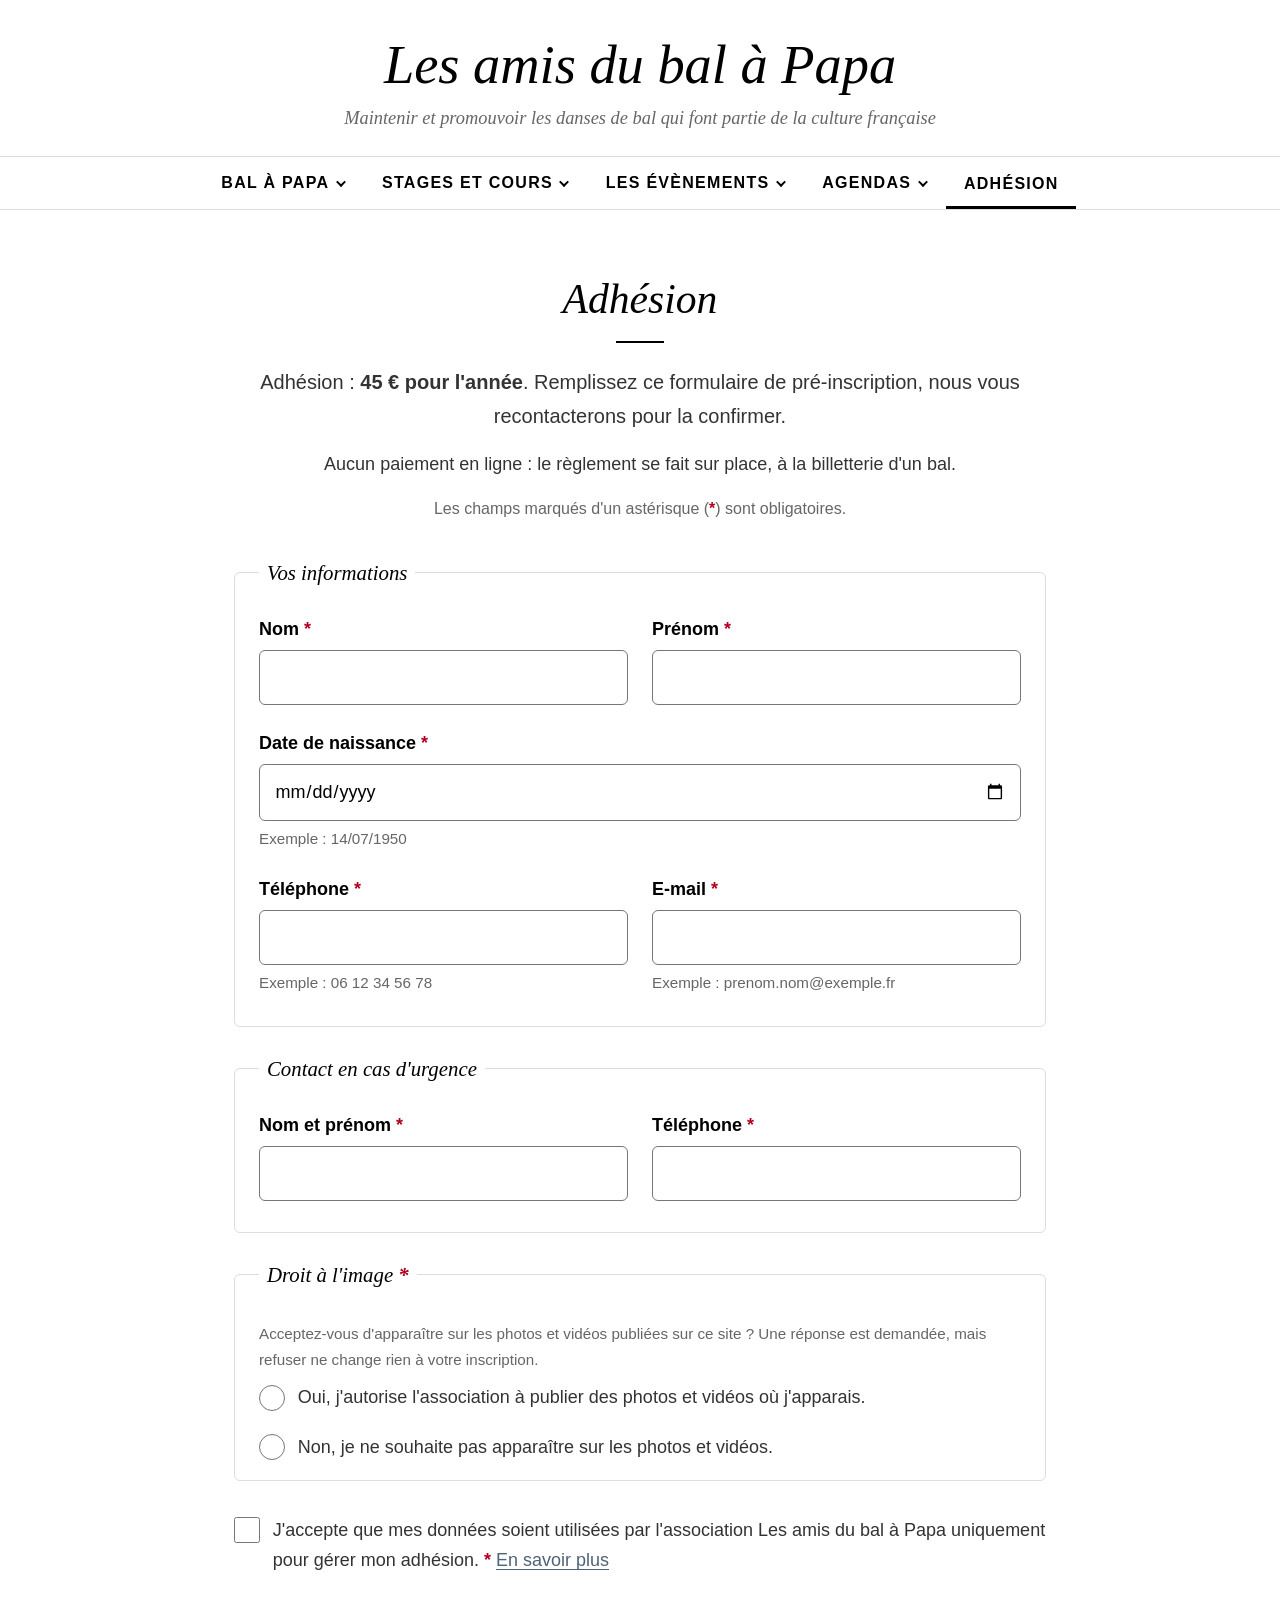
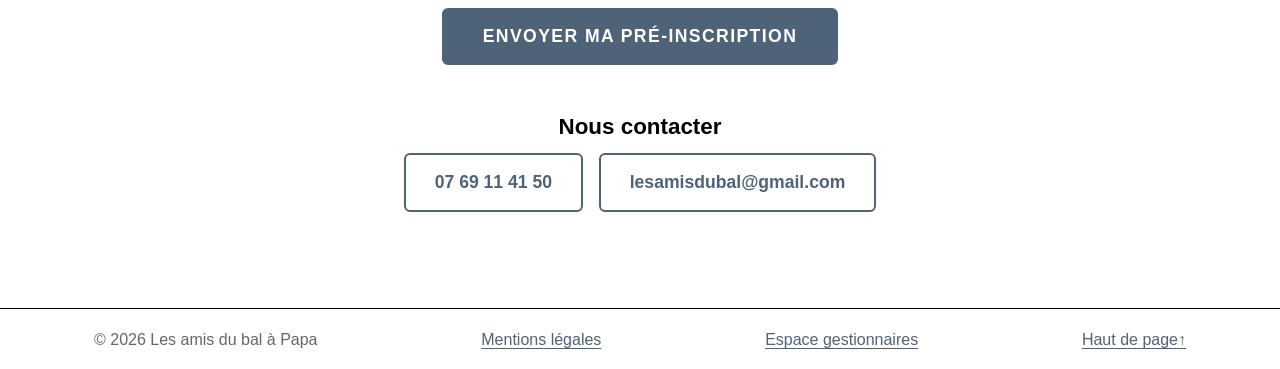
==== adhesion.html @ 81c13cfc "MAJ 2" ====
<!DOCTYPE html>
<html lang="fr">
<head>
  <meta charset="UTF-8">
  <meta name="viewport" content="width=device-width, initial-scale=1">
  <title>Adhésion – Les amis du bal à Papa</title>
  <meta name="description" content="Adhérer aux Amis du bal à Papa : formulaire de pré-inscription, règlement sur place.">
  <meta name="theme-color" content="#ffffff">
  <link rel="stylesheet" href="style.css">
  <script src="script.js" defer></script>
</head>
<body>

  <a class="skip-link" href="#contenu">Aller directement au contenu</a>

  <!-- ================= EN-TÊTE ================= -->
  <header class="site-header" id="haut">
    <div class="container header-top">
      <a class="site-title" href="index.html">
        <span class="site-name">Les amis du bal à Papa</span>
        <span class="site-tagline">Maintenir et promouvoir les danses de bal qui font partie de la culture française</span>
      </a>

      <button type="button" class="menu-toggle" aria-expanded="false" aria-controls="menu-principal">
        <span class="menu-toggle-icon" aria-hidden="true"></span>
        <span>Menu</span>
      </button>
    </div>

    <nav class="main-nav" id="main-nav" aria-label="Menu principal">
      <ul class="container nav-list" id="menu-principal">
        <li class="nav-item">
          <button type="button" class="nav-link has-sub" aria-expanded="false" aria-controls="sub-bal">Bal à papa</button>
          <ul class="sub-menu" id="sub-bal">
            <li><a href="bal-a-papa.html">L'association</a></li>
            <li><a href="bal-a-papa.html#salles">Nos salles</a></li>
            <li><a href="bal-a-papa.html#infos-pratiques">Infos pratiques</a></li>
          </ul>
        </li>
        <li class="nav-item">
          <button type="button" class="nav-link has-sub" aria-expanded="false" aria-controls="sub-stages">Stages et cours</button>
          <ul class="sub-menu" id="sub-stages">
            <li><a href="stages-et-cours.html">Stages et cours</a></li>
            <li><a href="stages-et-cours.html#danses">Nos danses</a></li>
          </ul>
        </li>
        <li class="nav-item">
          <button type="button" class="nav-link has-sub" aria-expanded="false" aria-controls="sub-evenements">Les évènements</button>
          <ul class="sub-menu" id="sub-evenements">
            <li><a href="evenements.html">Les grands évènements</a></li>
            <li><a href="evenements.html#prochain-bal">Le prochain bal</a></li>
          </ul>
        </li>
        <li class="nav-item">
          <button type="button" class="nav-link has-sub" aria-expanded="false" aria-controls="sub-agendas">Agendas</button>
          <ul class="sub-menu" id="sub-agendas">
            <li><a href="agenda.html">Agenda du bal</a></li>
            <li><a href="agenda.html#agenda-liste">Liste des dates</a></li>
          </ul>
        </li>
        <li class="nav-item is-current">
          <a class="nav-link" href="adhesion.html" aria-current="page">Adhésion</a>
        </li>
      </ul>
    </nav>
  </header>

  <!-- Bandeau d'annonce (géré depuis l'espace gestionnaires) -->
  <div class="annonce" id="annonce" role="status" hidden>
    <p class="container" id="annonce-texte"></p>
  </div>

  <main id="contenu" tabindex="-1">

    <section id="adhesion" class="section" aria-labelledby="titre-adhesion">
      <div class="container container-narrow">
        <h1 class="section-title" id="titre-adhesion">Adhésion</h1>
        <span class="separator separator-center" aria-hidden="true"></span>
        <p class="lead center">
          Adhésion&nbsp;: <strong>45&nbsp;€ pour l'année</strong>. Remplissez ce formulaire de pré-inscription,
          nous vous recontacterons pour la confirmer.
        </p>
        <p class="center">Aucun paiement en ligne&nbsp;: le règlement se fait sur place, à la billetterie d'un bal.</p>
        <p class="note center">Les champs marqués d'un astérisque (<span class="req" aria-hidden="true">*</span>) sont obligatoires.</p>

        <div class="form-summary" id="form-summary" role="alert" tabindex="-1" hidden></div>
        <div class="form-success" id="form-success" role="status" tabindex="-1" hidden></div>

        <!-- Remplacez XXXXX par votre identifiant Formspree -->
        <form id="form-inscription" class="form" action="https://formspree.io/f/XXXXX" method="POST" novalidate>
          <input type="hidden" name="_subject" value="Nouvelle pré-inscription – Les amis du bal à Papa">
          <p class="visually-hidden" aria-hidden="true">
            <label>Ne pas remplir <input type="text" name="_gotcha" tabindex="-1" autocomplete="off"></label>
          </p>

          <fieldset>
            <legend>Vos informations</legend>
            <div class="field-row">
              <div class="field">
                <label for="nom">Nom <span class="req" aria-hidden="true">*</span></label>
                <input type="text" id="nom" name="nom" autocomplete="family-name" required aria-describedby="nom-err">
                <p class="field-error" id="nom-err" hidden>Indiquez votre nom.</p>
              </div>
              <div class="field">
                <label for="prenom">Prénom <span class="req" aria-hidden="true">*</span></label>
                <input type="text" id="prenom" name="prenom" autocomplete="given-name" required aria-describedby="prenom-err">
                <p class="field-error" id="prenom-err" hidden>Indiquez votre prénom.</p>
              </div>
            </div>

            <div class="field">
              <label for="naissance">Date de naissance <span class="req" aria-hidden="true">*</span></label>
              <input type="date" id="naissance" name="date_naissance" autocomplete="bday" required min="1915-01-01" aria-describedby="naissance-aide naissance-err">
              <p class="field-help" id="naissance-aide">Exemple&nbsp;: 14/07/1950</p>
              <p class="field-error" id="naissance-err" hidden>Indiquez votre date de naissance.</p>
            </div>

            <div class="field-row">
              <div class="field">
                <label for="tel">Téléphone <span class="req" aria-hidden="true">*</span></label>
                <input type="tel" id="tel" name="telephone" autocomplete="tel" inputmode="tel" required pattern="[0-9 +().\-]{10,20}" aria-describedby="tel-aide tel-err">
                <p class="field-help" id="tel-aide">Exemple&nbsp;: 06 12 34 56 78</p>
                <p class="field-error" id="tel-err" hidden>Indiquez un numéro de téléphone valide (10 chiffres).</p>
              </div>
              <div class="field">
                <label for="email">E-mail <span class="req" aria-hidden="true">*</span></label>
                <input type="email" id="email" name="email" autocomplete="email" required aria-describedby="email-aide email-err">
                <p class="field-help" id="email-aide">Exemple&nbsp;: prenom.nom@exemple.fr</p>
                <p class="field-error" id="email-err" hidden>Indiquez une adresse e-mail valide.</p>
              </div>
            </div>
          </fieldset>

          <fieldset>
            <legend>Contact en cas d'urgence</legend>
            <div class="field-row">
              <div class="field">
                <label for="urgence-nom">Nom et prénom <span class="req" aria-hidden="true">*</span></label>
                <input type="text" id="urgence-nom" name="urgence_nom" required aria-describedby="urgence-nom-err">
                <p class="field-error" id="urgence-nom-err" hidden>Indiquez le nom de la personne à prévenir.</p>
              </div>
              <div class="field">
                <label for="urgence-tel">Téléphone <span class="req" aria-hidden="true">*</span></label>
                <input type="tel" id="urgence-tel" name="urgence_telephone" inputmode="tel" required pattern="[0-9 +().\-]{10,20}" aria-describedby="urgence-tel-err">
                <p class="field-error" id="urgence-tel-err" hidden>Indiquez le téléphone de la personne à prévenir.</p>
              </div>
            </div>
          </fieldset>

          <fieldset aria-describedby="image-aide image-err">
            <legend>Droit à l'image <span class="req" aria-hidden="true">*</span></legend>
            <p class="field-help" id="image-aide">
              Acceptez-vous d'apparaître sur les photos et vidéos publiées sur ce site&nbsp;?
              Une réponse est demandée, mais refuser ne change rien à votre inscription.
            </p>
            <label class="choice">
              <input type="radio" name="droit_image" value="J'autorise" required>
              <span>Oui, j'autorise l'association à publier des photos et vidéos où j'apparais.</span>
            </label>
            <label class="choice">
              <input type="radio" name="droit_image" value="Je refuse">
              <span>Non, je ne souhaite pas apparaître sur les photos et vidéos.</span>
            </label>
            <p class="field-error" id="image-err" hidden>Merci de choisir une réponse concernant le droit à l'image.</p>
          </fieldset>

          <div class="field">
            <label class="choice">
              <input type="checkbox" id="rgpd" name="consentement_rgpd" value="Oui" required aria-describedby="rgpd-err">
              <span>
                J'accepte que mes données soient utilisées par l'association Les amis du bal à Papa
                uniquement pour gérer mon adhésion. <span class="req" aria-hidden="true">*</span>
                <a href="mentions-legales.html#donnees-personnelles">En savoir plus</a>
              </span>
            </label>
            <p class="field-error" id="rgpd-err" hidden>Vous devez accepter l'utilisation de vos données pour envoyer le formulaire.</p>
          </div>

          <p class="center">
            <button type="submit" class="btn btn-large" id="form-submit">Envoyer ma pré-inscription</button>
          </p>
        </form>

        <div class="contact">
          <h3 class="center">Nous contacter</h3>
          <p class="center contact-links">
            <a class="btn btn-outline" href="tel:+33769114150">07&nbsp;69&nbsp;11&nbsp;41&nbsp;50</a>
            <a class="btn btn-outline" href="mailto:lesamisdubal@gmail.com">lesamisdubal@gmail.com</a>
          </p>
        </div>
      </div>
    </section>

  </main>

  <!-- ================= PIED DE PAGE ================= -->
  <footer class="site-footer">
    <div class="container footer-bottom">
      <p>© <span id="annee">2026</span> Les amis du bal à Papa</p>
      <a href="mentions-legales.html">Mentions légales</a>
      <a href="admin.html">Espace gestionnaires</a>
      <a href="#haut">Haut de page <span aria-hidden="true">↑</span></a>
    </div>
  </footer>

</body>
</html>
---- style.css ----
/* =========================================================
   Les amis du bal à Papa – Feuille de style
   Charte : sobre, fond strictement blanc, titres noirs,
   textes gris foncé, boutons bleu-gris.
   Accessibilité visée : WCAG 2.1 AA (public senior).
   ========================================================= */

:root {
  --white: #ffffff;
  --black: #000000;
  --grey: #666666;          /* textes de description – 5,7:1 sur blanc */
  --grey-dark: #333333;     /* textes courants – 12,6:1 sur blanc */
  --line: #dddddd;          /* filets et bordures discrètes */
  --line-strong: #767676;   /* bordures de champs – 4,5:1 sur blanc */
  --btn: #4f6378;           /* bleu-gris – 6,2:1 avec le texte blanc */
  --btn-hover: #3a4b5d;
  --focus: #1f3a5a;
  --error: #b00020;

  --serif: Georgia, "Times New Roman", Times, serif;
  --sans: "Segoe UI", Roboto, "Helvetica Neue", Arial, sans-serif;

  --fs-body: 1.125rem;      /* 18 px minimum */
  --radius: 6px;
  --tap: 52px;              /* hauteur minimale des zones cliquables */
  --container: 1140px;
}

/* ---------- Base ---------- */
*, *::before, *::after { box-sizing: border-box; }
html { scroll-behavior: smooth; scroll-padding-top: 1rem; -webkit-text-size-adjust: 100%; }

body {
  margin: 0;
  background: var(--white);
  color: var(--grey-dark);
  font-family: var(--sans);
  font-size: var(--fs-body);
  line-height: 1.7;
}

img { max-width: 100%; height: auto; display: block; }

h1, h2, h3, h4 { color: var(--black); line-height: 1.25; margin: 0 0 0.75rem; }
h2 { font-size: 1.9rem; }
h3 { font-size: 1.4rem; margin-top: 2.5rem; }
h4 { font-size: 1.15rem; margin-bottom: 0.25rem; }

p { margin: 0 0 1rem; }

a { color: var(--btn); text-decoration: underline; text-underline-offset: 0.18em; }
a:hover { color: var(--btn-hover); }

:focus-visible { outline: 3px solid var(--focus); outline-offset: 3px; }

.container { width: 100%; max-width: var(--container); margin: 0 auto; padding: 0 1.5rem; }
.container-narrow { max-width: 860px; }
.center { text-align: center; }

.visually-hidden {
  position: absolute !important; width: 1px; height: 1px; padding: 0; margin: -1px;
  overflow: hidden; clip: rect(0 0 0 0); white-space: nowrap; border: 0;
}

.skip-link {
  position: absolute; left: 1rem; top: -100px; z-index: 1000;
  background: var(--btn); color: var(--white); padding: 0.9rem 1.4rem; border-radius: var(--radius);
  font-weight: 700;
}
.skip-link:focus { top: 1rem; color: var(--white); }
main:focus { outline: none; }

/* ---------- Boutons ---------- */
.btn {
  display: inline-flex; align-items: center; justify-content: center; gap: 0.5em;
  min-height: var(--tap);
  padding: 0.8rem 1.8rem;
  background: var(--btn); color: var(--white);
  border: 2px solid var(--btn); border-radius: var(--radius);
  font-family: var(--sans); font-size: 1rem; font-weight: 700;
  letter-spacing: 0.08em; text-transform: uppercase; text-decoration: none;
  cursor: pointer;
  transition: background-color 0.15s, border-color 0.15s, color 0.15s;
}
.btn:hover { background: var(--btn-hover); border-color: var(--btn-hover); color: var(--white); }
.btn-outline { background: var(--white); color: var(--btn); }
.btn-outline:hover { background: var(--white); color: var(--btn-hover); border-color: var(--btn-hover); }
.btn-large { font-size: 1.1rem; padding: 1rem 2.4rem; }

/* ---------- En-tête ---------- */
.site-header { background: var(--white); border-bottom: 1px solid var(--line); }

.header-top {
  display: flex; align-items: center; justify-content: center; gap: 1rem;
  padding-top: 2.25rem; padding-bottom: 1.5rem;
  position: relative;
}

.site-title { text-align: center; text-decoration: none; display: block; }
.site-name {
  display: block;
  font-family: var(--serif); font-style: italic; font-weight: 400;
  font-size: clamp(2.2rem, 1.6rem + 2.4vw, 3.4rem);
  line-height: 1.1; color: var(--black);
}
.site-tagline {
  display: block; margin-top: 0.6rem;
  font-family: var(--serif); font-style: italic;
  font-size: 1.15rem; line-height: 1.45; color: var(--grey);
}

/* Bouton menu (mobile) */
.menu-toggle {
  display: none;
  align-items: center; gap: 0.6rem;
  min-height: var(--tap); padding: 0 1.1rem;
  background: var(--white); color: var(--black);
  border: 2px solid var(--black); border-radius: var(--radius);
  font: inherit; font-weight: 700; cursor: pointer;
}
.menu-toggle-icon, .menu-toggle-icon::before, .menu-toggle-icon::after {
  display: block; width: 22px; height: 2px; background: currentColor; position: relative;
  transition: transform 0.2s;
}
.menu-toggle-icon::before, .menu-toggle-icon::after { content: ""; position: absolute; left: 0; }
.menu-toggle-icon::before { top: -7px; }
.menu-toggle-icon::after { top: 7px; }
.menu-toggle[aria-expanded="true"] .menu-toggle-icon { background: transparent; }
.menu-toggle[aria-expanded="true"] .menu-toggle-icon::before { transform: translateY(7px) rotate(45deg); }
.menu-toggle[aria-expanded="true"] .menu-toggle-icon::after { transform: translateY(-7px) rotate(-45deg); }

/* Navigation */
.main-nav { border-top: 1px solid var(--line); }
.nav-list {
  list-style: none; margin: 0 auto;
  display: flex; justify-content: center; flex-wrap: wrap; gap: 0.25rem;
}
.nav-item { position: relative; }
.nav-link {
  display: flex; align-items: center; gap: 0.4rem;
  min-height: var(--tap); padding: 0 1.1rem;
  background: none; border: 0; cursor: pointer;
  font-family: var(--sans); font-size: 1rem; font-weight: 600;
  letter-spacing: 0.08em; text-transform: uppercase;
  color: var(--black); text-decoration: none;
}
.nav-link:hover { color: var(--btn); }
.nav-link.has-sub::after {
  content: ""; width: 0.45em; height: 0.45em;
  border-right: 2px solid currentColor; border-bottom: 2px solid currentColor;
  transform: rotate(45deg) translateY(-2px); transition: transform 0.2s;
}
.nav-link[aria-expanded="true"]::after { transform: rotate(-135deg) translateY(-2px); }

.sub-menu {
  display: none;
  position: absolute; top: 100%; left: 0; z-index: 50;
  min-width: 250px; margin: 0; padding: 0.4rem 0; list-style: none;
  background: var(--white); border: 1px solid var(--line);
  box-shadow: 0 8px 20px rgba(0, 0, 0, 0.08);
}
.nav-link[aria-expanded="true"] + .sub-menu { display: block; }
.sub-menu a {
  display: flex; align-items: center; min-height: 48px; padding: 0 1.2rem;
  color: var(--grey-dark); text-decoration: none; font-size: 1.05rem;
}
.sub-menu a:hover { color: var(--black); background: var(--white); text-decoration: underline; }

/* Onglet de la page en cours : souligné noir */
.nav-item.is-current > .nav-link { box-shadow: inset 0 -3px 0 var(--black); }

/* ---------- Bandeau d'annonce ---------- */
.annonce { border-bottom: 1px solid var(--line); }
.annonce p {
  margin: 0; padding: 1rem 1.5rem; text-align: center;
  color: var(--black); font-weight: 700; font-size: 1.15rem;
}

/* ---------- Sections ---------- */
.section { padding: 4rem 0 5rem; }
.section-title {
  text-align: center;
  font-family: var(--serif); font-style: italic; font-weight: 400;
  font-size: clamp(1.9rem, 1.5rem + 1.4vw, 2.6rem);
}
.lead { font-size: 1.25rem; color: var(--grey-dark); }
.note { color: var(--grey); font-size: 1rem; }

/* Petite ligne séparatrice noire */
.separator { display: block; width: 48px; height: 2px; background: var(--black); margin: 0.9rem auto 1.4rem; }

/* ---------- Accueil : 3 vignettes circulaires ---------- */
.cards {
  list-style: none; margin: 0; padding: 0;
  display: grid; grid-template-columns: repeat(3, 1fr); gap: 3rem;
}
.card { display: flex; flex-direction: column; align-items: center; text-align: center; }
.card-img {
  width: 220px; height: 220px; border-radius: 50%; object-fit: cover;
  margin-bottom: 1.6rem; background: var(--white);
  border: 1px solid var(--line);
}
.card-title { font-size: 1.55rem; margin: 0; }
.card p { color: var(--grey); flex: 1; margin-bottom: 1.6rem; }

/* ---------- Bal à papa ---------- */
.two-cols { display: grid; grid-template-columns: 1fr 1fr; gap: 3rem; }
.plain-list { list-style: none; padding: 0; margin: 0 0 1rem; }
.plain-list li { padding: 0.7rem 0; border-bottom: 1px solid var(--line); color: var(--black); font-weight: 600; font-size: 1.15rem; }
.infos { margin: 0; }
.infos div { padding: 0.7rem 0; border-bottom: 1px solid var(--line); }
.infos dt { color: var(--grey); font-size: 0.95rem; text-transform: uppercase; letter-spacing: 0.06em; }
.infos dd { margin: 0; color: var(--black); font-weight: 600; font-size: 1.15rem; }

/* ---------- Stages : danses ---------- */
.tags { list-style: none; padding: 0; margin: 0; display: flex; flex-wrap: wrap; gap: 0.7rem; }
.tags li { border: 1px solid var(--black); color: var(--black); padding: 0.45rem 1.1rem; border-radius: 999px; font-weight: 600; }

/* ---------- Évènements ---------- */
.news { list-style: none; padding: 0; margin: 0; }
.news li { display: grid; grid-template-columns: 130px 1fr; gap: 1.5rem; padding: 1.2rem 0; border-bottom: 1px solid var(--line); }
.news-date { font-family: var(--serif); font-style: italic; color: var(--black); font-size: 1.2rem; }
.news p { margin: 0; color: var(--grey); }

.next-event { border: 1px solid var(--black); border-radius: var(--radius); padding: 1.5rem 1.75rem; }
.next-event .next-date { font-family: var(--serif); font-style: italic; font-size: 1.5rem; color: var(--black); margin: 0 0 0.3rem; }
.next-event p { margin: 0.2rem 0; }

/* ---------- Agenda ---------- */
.agenda-controls { display: flex; align-items: center; justify-content: space-between; flex-wrap: wrap; gap: 1rem; margin: 1.5rem 0 2rem; }
.agenda-period { margin: 0; flex: 1; text-align: center; font-family: var(--serif); font-style: italic; font-size: 1.6rem; color: var(--black); }
.calendar { display: grid; grid-template-columns: repeat(3, 1fr); gap: 1.5rem; }
.month { width: 100%; border-collapse: separate; border-spacing: 2px; table-layout: fixed; border: 1px solid var(--line); padding: 0.5rem; }
.month caption { font-family: var(--serif); font-style: italic; font-size: 1.3rem; color: var(--black); padding-bottom: 0.6rem; text-transform: capitalize; }
.month th { font-size: 0.9rem; color: var(--grey); font-weight: 600; padding: 0.2rem 0; }
.month th abbr { text-decoration: none; }
.month td { text-align: center; height: 42px; padding: 0; font-size: 1rem; color: var(--grey-dark); }
.month td.is-today > span { outline: 1px solid var(--grey); border-radius: 50%; }
.day-num { display: inline-flex; align-items: center; justify-content: center; width: 34px; height: 34px; }
.day-btn {
  width: 100%; min-height: 42px;
  background: var(--btn); color: var(--white);
  border: 0; border-radius: var(--radius);
  font: inherit; font-weight: 700; cursor: pointer;
}
.day-btn:hover { background: var(--btn-hover); }

.event-list { list-style: none; padding: 0; margin: 0 auto; max-width: 860px; }
.event { display: grid; grid-template-columns: 140px 1fr; gap: 1.5rem; padding: 1.4rem 0; border-bottom: 1px solid var(--line); scroll-margin-top: 1rem; }
.event:focus { outline: 3px solid var(--focus); outline-offset: 4px; }
.event.is-highlighted .event-date { color: var(--btn); }
.event-date { font-family: var(--serif); font-style: italic; color: var(--black); line-height: 1.3; }
.event-date b { display: block; font-size: 2.2rem; font-style: normal; font-family: var(--sans); }
.event h4 { font-size: 1.25rem; margin: 0 0 0.3rem; }
.event p { margin: 0.15rem 0; color: var(--grey); }
.event-type { display: inline-block; font-size: 0.85rem; letter-spacing: 0.08em; text-transform: uppercase; color: var(--grey); margin-bottom: 0.2rem; }

/* ---------- Formulaire ---------- */
.req { color: var(--error); font-weight: 700; }
.form { margin-top: 2rem; }
.form fieldset { border: 1px solid var(--line); border-radius: var(--radius); padding: 1.5rem 1.5rem 0.5rem; margin: 0 0 1.5rem; }
.form legend { font-family: var(--serif); font-style: italic; font-size: 1.3rem; color: var(--black); padding: 0 0.5rem; }
.field { margin-bottom: 1.4rem; }
.field-row { display: grid; grid-template-columns: 1fr 1fr; gap: 0 1.5rem; }
.field > label { display: block; font-weight: 600; color: var(--black); margin-bottom: 0.35rem; }

.form input[type="text"], .form input[type="email"], .form input[type="tel"], .form input[type="date"] {
  width: 100%; min-height: 54px; padding: 0.7rem 0.9rem;
  font: inherit; color: var(--black); background: var(--white);
  border: 1px solid var(--line-strong); border-radius: var(--radius);
}
.form input:focus { border-color: var(--focus); }
.form input[aria-invalid="true"] { border: 2px solid var(--error); }

.field-help { color: var(--grey); font-size: 0.95rem; margin: 0.3rem 0 0; }
.field-error { color: var(--error); font-weight: 700; margin: 0.35rem 0 0; }
.field-error::before { content: "⚠ "; }

.choice { display: flex; align-items: flex-start; gap: 0.8rem; padding: 0.6rem 0; cursor: pointer; color: var(--grey-dark); }
.field > label.choice { display: flex; font-weight: 400; color: var(--grey-dark); }
.choice input { flex: none; width: 26px; height: 26px; margin: 0.15rem 0 0; accent-color: var(--btn); cursor: pointer; }

.form-summary, .form-success { border-radius: var(--radius); padding: 1.25rem 1.5rem; margin: 1.5rem 0; background: var(--white); }
.form-summary { border: 2px solid var(--error); color: var(--black); }
.form-summary h3 { color: var(--error); font-size: 1.2rem; margin-top: 0; }
.form-summary ul { margin: 0; padding-left: 1.2rem; }
.form-success { border: 2px solid var(--btn); color: var(--black); font-weight: 700; }

.contact { margin-top: 3rem; }
.contact-links { display: flex; justify-content: center; flex-wrap: wrap; gap: 1rem; }
.contact-links .btn { text-transform: none; letter-spacing: 0; font-size: 1.1rem; }

/* ---------- Pied de page (fond blanc) ---------- */
.site-footer { background: var(--white); border-top: 1px solid var(--black); padding: 0.5rem 0; font-size: 1rem; color: var(--grey); }
.footer-grid { display: grid; grid-template-columns: 1fr 1.4fr 1.4fr; gap: 2.5rem; }
.footer-name { font-family: var(--serif); font-style: italic; font-size: 1.5rem; color: var(--black); margin-bottom: 0.5rem; }
.footer-title { font-size: 1rem; letter-spacing: 0.08em; text-transform: uppercase; color: var(--black); margin-bottom: 0.75rem; }
.site-footer p { margin-bottom: 0.6rem; }
.footer-bottom { display: flex; flex-wrap: wrap; justify-content: space-between; align-items: center; gap: 1rem; }
.footer-bottom p { margin: 0; }
.footer-bottom a { display: inline-flex; align-items: center; min-height: 44px; }

/* ---------- Page « Espace gestionnaires » ---------- */
.admin-steps { list-style: none; counter-reset: etape; padding: 0; margin: 0 0 2rem; }
.admin-steps > li { counter-increment: etape; position: relative; padding: 1.2rem 0 1.2rem 3.5rem; border-bottom: 1px solid var(--line); }
.admin-steps > li::before {
  content: counter(etape); position: absolute; left: 0; top: 1.2rem;
  width: 2.3rem; height: 2.3rem; display: flex; align-items: center; justify-content: center;
  border: 1px solid var(--black); border-radius: 50%; color: var(--black); font-weight: 700;
}
.admin-steps h3 { margin: 0 0 0.3rem; font-size: 1.2rem; }
.admin-steps p { margin: 0; }
.admin-table { width: 100%; border-collapse: collapse; margin: 1rem 0 2rem; }
.admin-table th, .admin-table td { text-align: left; vertical-align: top; padding: 0.8rem 1rem; border-bottom: 1px solid var(--line); }
.admin-table th { color: var(--black); }
.admin-tips { border: 1px solid var(--line); border-radius: var(--radius); padding: 1.2rem 1.5rem; margin-bottom: 2rem; }
.admin-tips ul { margin: 0; padding-left: 1.2rem; }

/* ---------- Responsive ---------- */
@media (max-width: 1000px) {
  .cards { gap: 2rem; }
  .calendar { grid-template-columns: repeat(2, 1fr); }
  .footer-grid { grid-template-columns: 1fr 1fr; }
}

@media (max-width: 860px) {
  .header-top { justify-content: space-between; padding-top: 1.25rem; padding-bottom: 1.25rem; }
  .site-title { text-align: left; }
  .site-name { font-size: 1.9rem; }
  .site-tagline { font-size: 1rem; }
  .menu-toggle { display: inline-flex; flex: none; }

  .main-nav { display: none; }
  .main-nav.is-open { display: block; }
  .nav-list { flex-direction: column; padding: 0.5rem 1.5rem 1rem; }
  .nav-link { width: 100%; justify-content: space-between; border-bottom: 1px solid var(--line); font-size: 1.05rem; padding: 0; }
  .nav-item.is-current > .nav-link { box-shadow: none; border-bottom: 3px solid var(--black); }
  .sub-menu { position: static; box-shadow: none; border: 0; padding: 0 0 0.5rem 1rem; min-width: 0; }

  .cards { grid-template-columns: 1fr; gap: 3.5rem; }
  .two-cols { grid-template-columns: 1fr; gap: 0; }
  .calendar { grid-template-columns: 1fr; }
  .field-row { grid-template-columns: 1fr; }
}

@media (max-width: 560px) {
  .container { padding: 0 1rem; }
  .section { padding: 3.25rem 0; }
  .site-name { font-size: 1.6rem; }
  .site-tagline { font-size: 0.95rem; }
  .card-img { width: 190px; height: 190px; }
  .agenda-controls .btn { width: 100%; }
  .agenda-period { order: -1; flex-basis: 100%; }
  .event, .news li { grid-template-columns: 1fr; gap: 0.4rem; }
  .footer-grid { grid-template-columns: 1fr; }
  .form fieldset { padding: 1rem 1rem 0.25rem; }
  .contact-links .btn { width: 100%; }
}

@media (prefers-reduced-motion: reduce) {
  html { scroll-behavior: auto; }
  *, *::before, *::after { transition: none !important; }
}

@media print {
  .site-header nav, .menu-toggle, .form, .agenda-controls { display: none; }
}
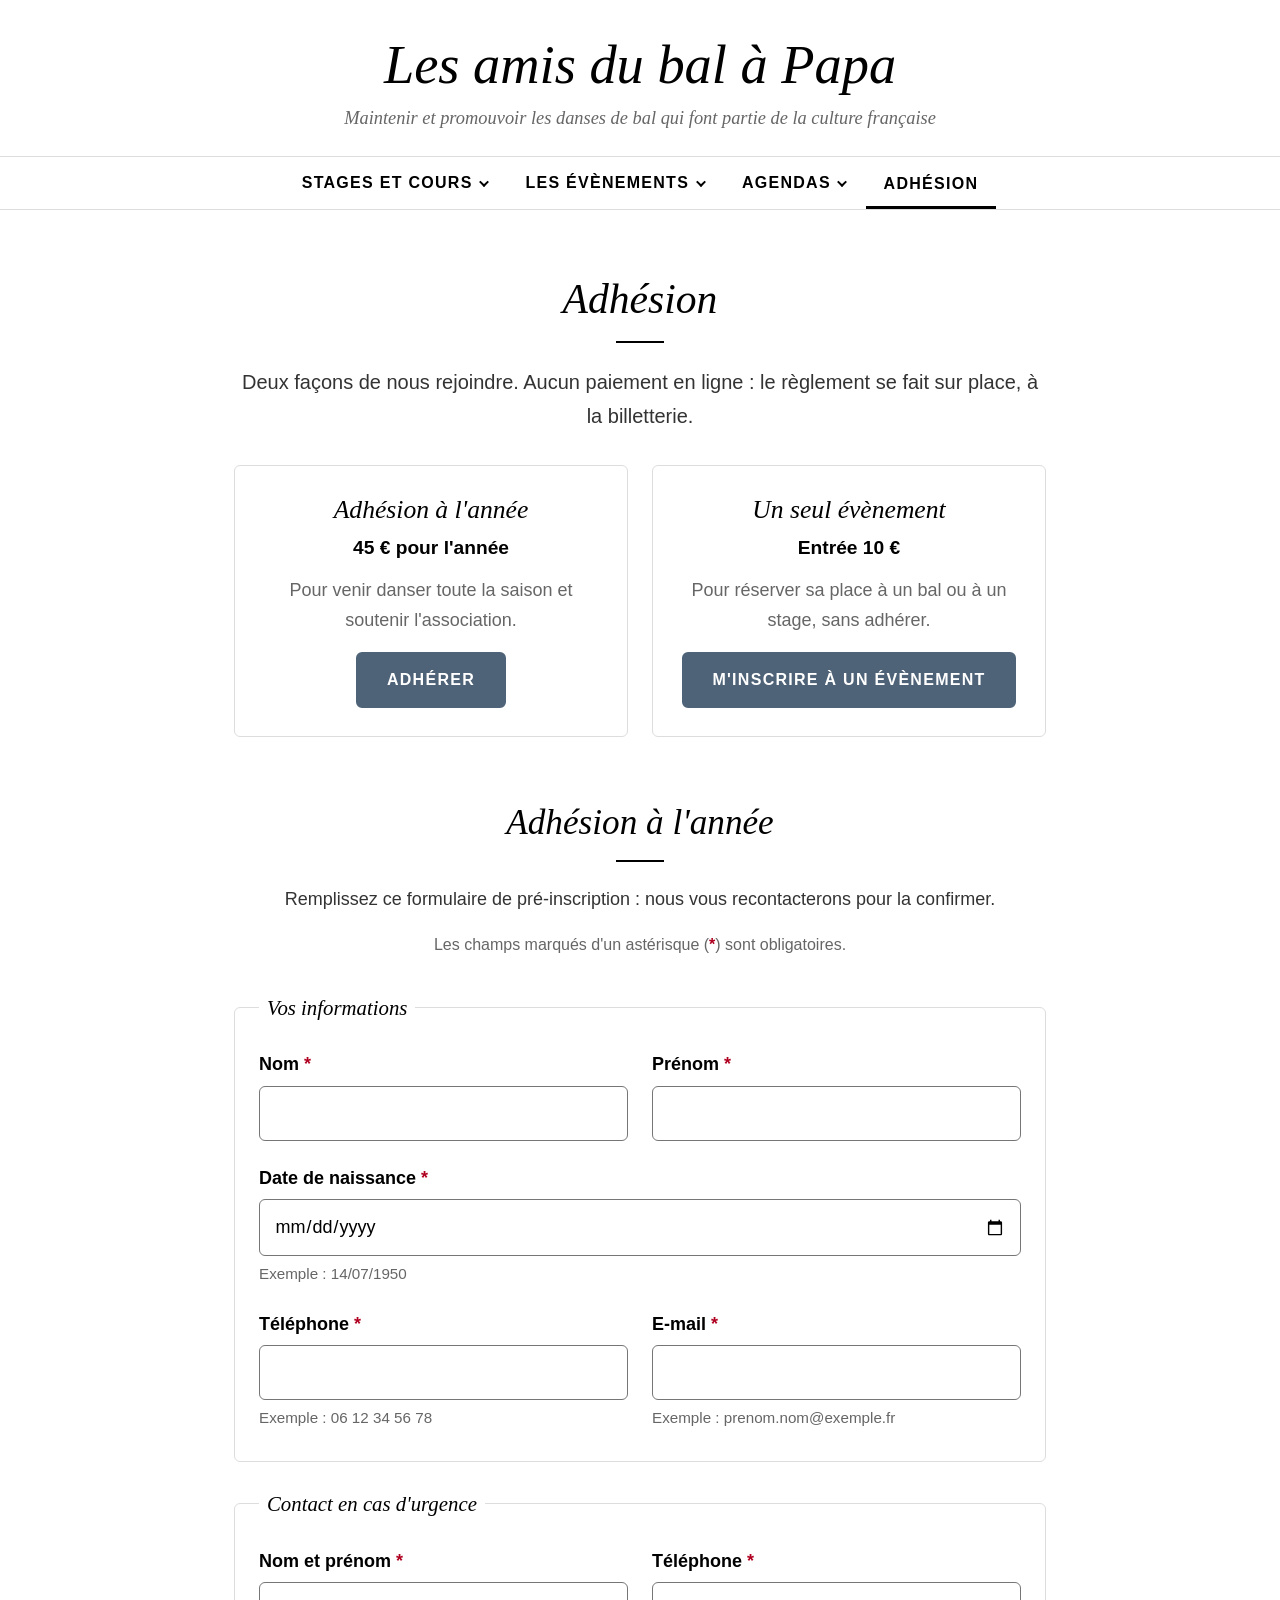
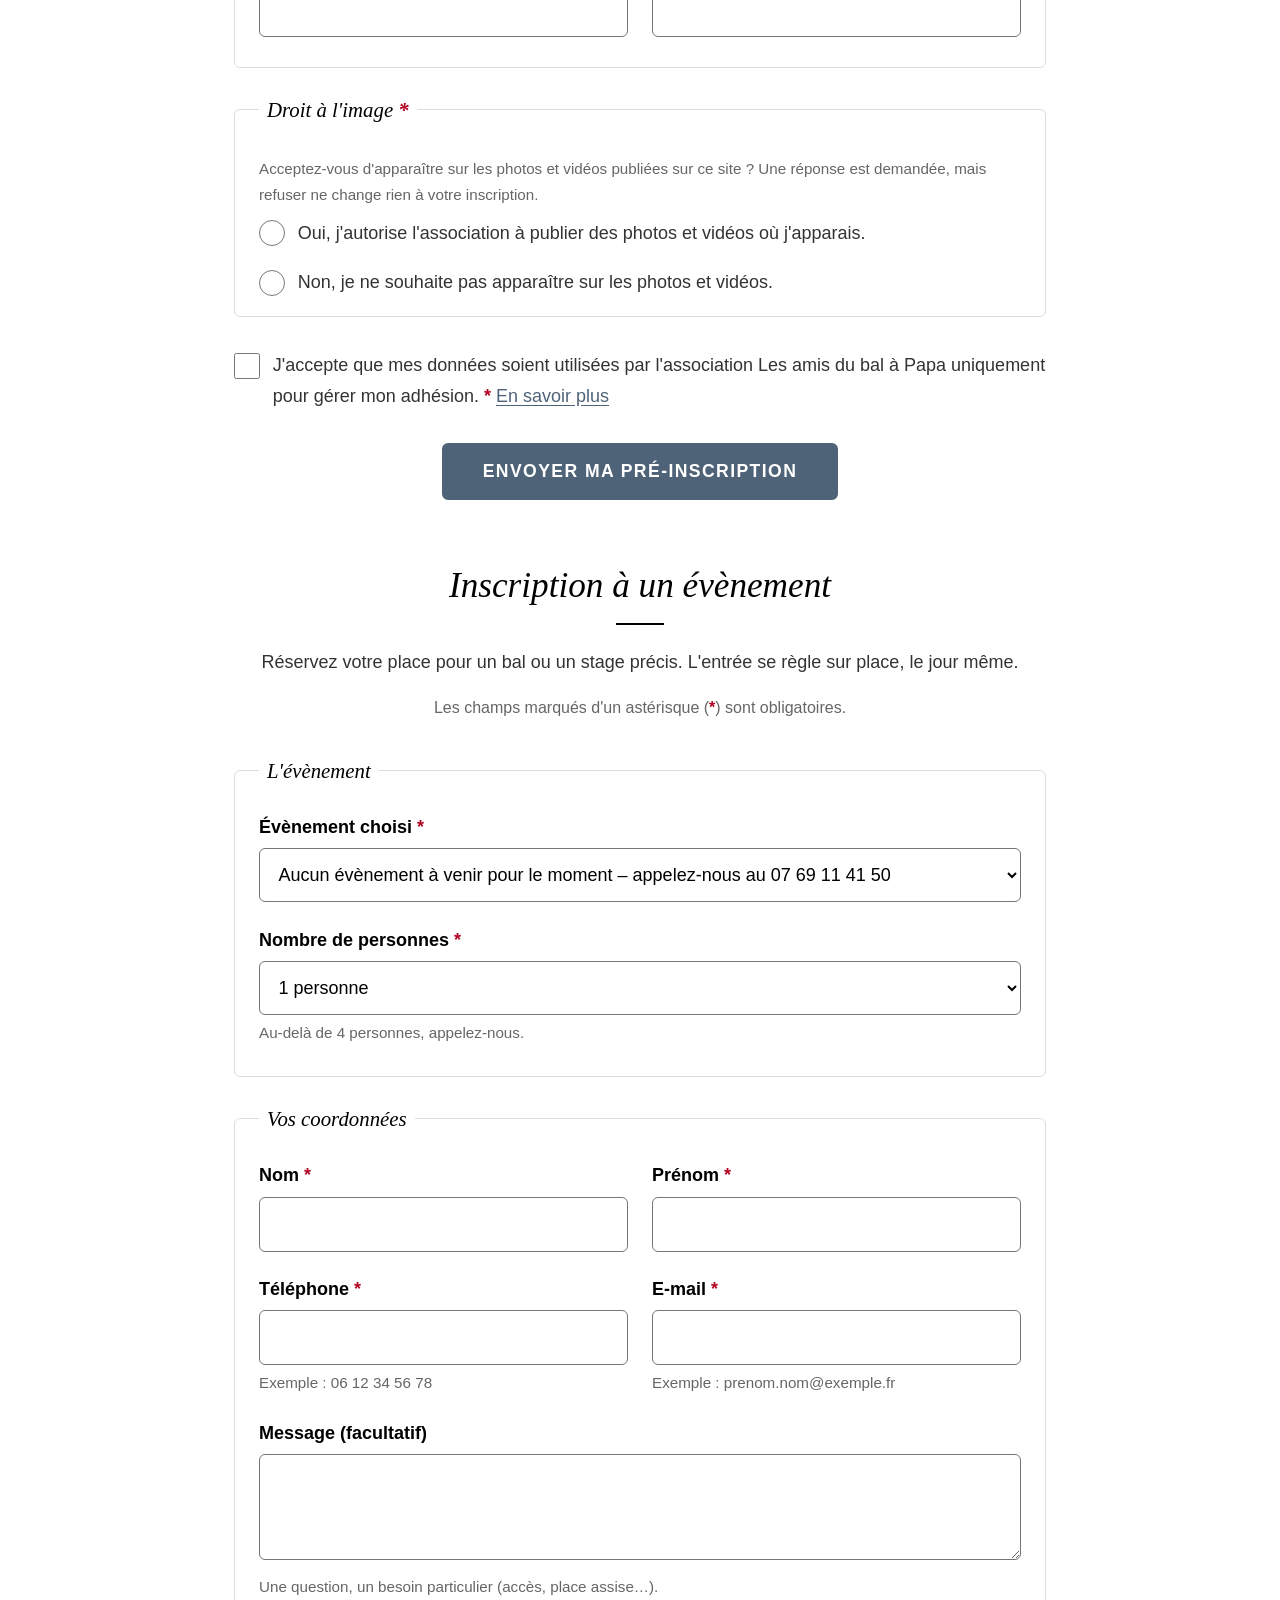
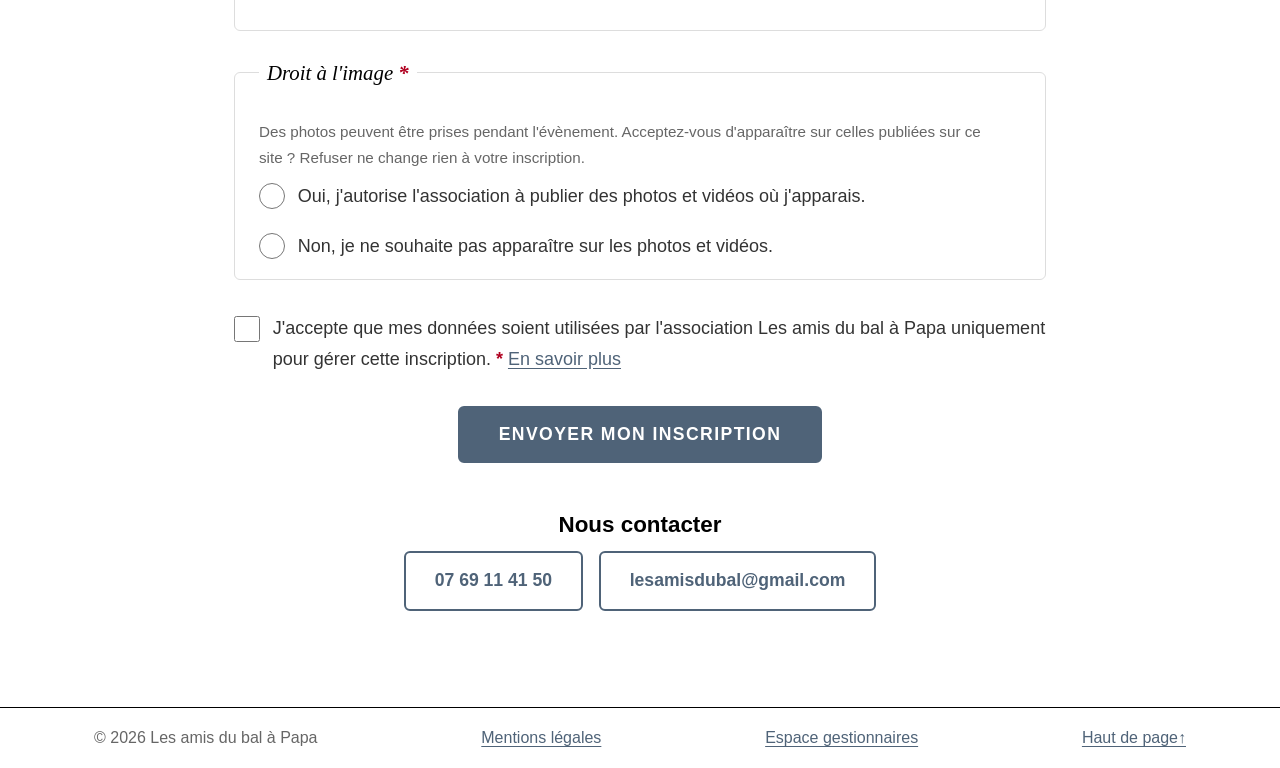
==== commit d7e31a0e: "MAJ 3" ====
--- a/adhesion.html
+++ b/adhesion.html
@@ -29,14 +29,6 @@
 
     <nav class="main-nav" id="main-nav" aria-label="Menu principal">
       <ul class="container nav-list" id="menu-principal">
-        <li class="nav-item">
-          <button type="button" class="nav-link has-sub" aria-expanded="false" aria-controls="sub-bal">Bal à papa</button>
-          <ul class="sub-menu" id="sub-bal">
-            <li><a href="bal-a-papa.html">L'association</a></li>
-            <li><a href="bal-a-papa.html#salles">Nos salles</a></li>
-            <li><a href="bal-a-papa.html#infos-pratiques">Infos pratiques</a></li>
-          </ul>
-        </li>
         <li class="nav-item">
           <button type="button" class="nav-link has-sub" aria-expanded="false" aria-controls="sub-stages">Stages et cours</button>
           <ul class="sub-menu" id="sub-stages">
@@ -76,11 +68,26 @@
       <div class="container container-narrow">
         <h1 class="section-title" id="titre-adhesion">Adhésion</h1>
         <span class="separator separator-center" aria-hidden="true"></span>
-        <p class="lead center">
-          Adhésion&nbsp;: <strong>45&nbsp;€ pour l'année</strong>. Remplissez ce formulaire de pré-inscription,
-          nous vous recontacterons pour la confirmer.
-        </p>
-        <p class="center">Aucun paiement en ligne&nbsp;: le règlement se fait sur place, à la billetterie d'un bal.</p>
+        <p class="lead center">Deux façons de nous rejoindre. Aucun paiement en ligne&nbsp;: le règlement se fait sur place, à la billetterie.</p>
+
+        <ul class="choices">
+          <li class="choice-card">
+            <h2>Adhésion à l'année</h2>
+            <p class="choice-price">45&nbsp;€ pour l'année</p>
+            <p>Pour venir danser toute la saison et soutenir l'association.</p>
+            <a class="btn" href="#adhesion-annuelle">Adhérer</a>
+          </li>
+          <li class="choice-card">
+            <h2>Un seul évènement</h2>
+            <p class="choice-price">Entrée 10&nbsp;€</p>
+            <p>Pour réserver sa place à un bal ou à un stage, sans adhérer.</p>
+            <a class="btn" href="#inscription-evenement">M'inscrire à un évènement</a>
+          </li>
+        </ul>
+
+        <h2 class="form-title" id="adhesion-annuelle">Adhésion à l'année</h2>
+        <span class="separator separator-center" aria-hidden="true"></span>
+        <p class="center">Remplissez ce formulaire de pré-inscription&nbsp;: nous vous recontacterons pour la confirmer.</p>
         <p class="note center">Les champs marqués d'un astérisque (<span class="req" aria-hidden="true">*</span>) sont obligatoires.</p>
 
         <div class="form-summary" id="form-summary" role="alert" tabindex="-1" hidden></div>
@@ -178,6 +185,114 @@
 
           <p class="center">
             <button type="submit" class="btn btn-large" id="form-submit">Envoyer ma pré-inscription</button>
+          </p>
+        </form>
+
+        <!-- ===== Inscription à un seul évènement ===== -->
+        <h2 class="form-title" id="inscription-evenement">Inscription à un évènement</h2>
+        <span class="separator separator-center" aria-hidden="true"></span>
+        <p class="center">Réservez votre place pour un bal ou un stage précis. L'entrée se règle sur place, le jour même.</p>
+        <p class="note center">Les champs marqués d'un astérisque (<span class="req" aria-hidden="true">*</span>) sont obligatoires.</p>
+
+        <div class="form-summary" id="ev-summary" role="alert" tabindex="-1" hidden></div>
+        <div class="form-success" id="ev-success" role="status" tabindex="-1" hidden></div>
+
+        <!-- Même identifiant Formspree que le formulaire d'adhésion -->
+        <form id="form-evenement" class="form" action="https://formspree.io/f/XXXXX" method="POST" novalidate>
+          <input type="hidden" name="_subject" value="Inscription à un évènement – Les amis du bal à Papa">
+          <input type="hidden" name="type_inscription" value="Évènement unique">
+          <p class="visually-hidden" aria-hidden="true">
+            <label>Ne pas remplir <input type="text" name="_gotcha" tabindex="-1" autocomplete="off"></label>
+          </p>
+
+          <fieldset>
+            <legend>L'évènement</legend>
+            <div class="field">
+              <label for="ev-choix">Évènement choisi <span class="req" aria-hidden="true">*</span></label>
+              <!-- La liste est remplie automatiquement avec les évènements à venir de l'agenda -->
+              <select id="ev-choix" name="evenement" required aria-describedby="ev-choix-err">
+                <option value="">— Choisissez un évènement —</option>
+              </select>
+              <p class="field-error" id="ev-choix-err" hidden>Choisissez l'évènement auquel vous voulez participer.</p>
+            </div>
+            <div class="field">
+              <label for="ev-places">Nombre de personnes <span class="req" aria-hidden="true">*</span></label>
+              <select id="ev-places" name="nombre_personnes" required aria-describedby="ev-places-aide">
+                <option value="1">1 personne</option>
+                <option value="2">2 personnes</option>
+                <option value="3">3 personnes</option>
+                <option value="4">4 personnes</option>
+              </select>
+              <p class="field-help" id="ev-places-aide">Au-delà de 4 personnes, appelez-nous.</p>
+            </div>
+          </fieldset>
+
+          <fieldset>
+            <legend>Vos coordonnées</legend>
+            <div class="field-row">
+              <div class="field">
+                <label for="ev-nom">Nom <span class="req" aria-hidden="true">*</span></label>
+                <input type="text" id="ev-nom" name="nom" autocomplete="family-name" required aria-describedby="ev-nom-err">
+                <p class="field-error" id="ev-nom-err" hidden>Indiquez votre nom.</p>
+              </div>
+              <div class="field">
+                <label for="ev-prenom">Prénom <span class="req" aria-hidden="true">*</span></label>
+                <input type="text" id="ev-prenom" name="prenom" autocomplete="given-name" required aria-describedby="ev-prenom-err">
+                <p class="field-error" id="ev-prenom-err" hidden>Indiquez votre prénom.</p>
+              </div>
+            </div>
+            <div class="field-row">
+              <div class="field">
+                <label for="ev-tel">Téléphone <span class="req" aria-hidden="true">*</span></label>
+                <input type="tel" id="ev-tel" name="telephone" autocomplete="tel" inputmode="tel" required pattern="[0-9 +().\-]{10,20}" aria-describedby="ev-tel-aide ev-tel-err">
+                <p class="field-help" id="ev-tel-aide">Exemple&nbsp;: 06 12 34 56 78</p>
+                <p class="field-error" id="ev-tel-err" hidden>Indiquez un numéro de téléphone valide (10 chiffres).</p>
+              </div>
+              <div class="field">
+                <label for="ev-email">E-mail <span class="req" aria-hidden="true">*</span></label>
+                <input type="email" id="ev-email" name="email" autocomplete="email" required aria-describedby="ev-email-aide ev-email-err">
+                <p class="field-help" id="ev-email-aide">Exemple&nbsp;: prenom.nom@exemple.fr</p>
+                <p class="field-error" id="ev-email-err" hidden>Indiquez une adresse e-mail valide.</p>
+              </div>
+            </div>
+            <div class="field">
+              <label for="ev-message">Message (facultatif)</label>
+              <textarea id="ev-message" name="message" rows="3" aria-describedby="ev-message-aide"></textarea>
+              <p class="field-help" id="ev-message-aide">Une question, un besoin particulier (accès, place assise…).</p>
+            </div>
+          </fieldset>
+
+          <fieldset aria-describedby="ev-image-aide ev-image-err">
+            <legend>Droit à l'image <span class="req" aria-hidden="true">*</span></legend>
+            <p class="field-help" id="ev-image-aide">
+              Des photos peuvent être prises pendant l'évènement. Acceptez-vous d'apparaître sur celles publiées sur ce site&nbsp;?
+              Refuser ne change rien à votre inscription.
+            </p>
+            <label class="choice">
+              <input type="radio" name="droit_image" value="J'autorise" required>
+              <span>Oui, j'autorise l'association à publier des photos et vidéos où j'apparais.</span>
+            </label>
+            <label class="choice">
+              <input type="radio" name="droit_image" value="Je refuse">
+              <span>Non, je ne souhaite pas apparaître sur les photos et vidéos.</span>
+            </label>
+            <p class="field-error" id="ev-image-err" hidden>Merci de choisir une réponse concernant le droit à l'image.</p>
+          </fieldset>
+
+          <div class="field">
+            <label class="choice">
+              <input type="checkbox" id="ev-rgpd" name="consentement_rgpd" value="Oui" required aria-describedby="ev-rgpd-err">
+              <span>
+                J'accepte que mes données soient utilisées par l'association Les amis du bal à Papa
+                uniquement pour gérer cette inscription. <span class="req" aria-hidden="true">*</span>
+                <a href="mentions-legales.html#donnees-personnelles">En savoir plus</a>
+              </span>
+            </label>
+            <p class="field-error" id="ev-rgpd-err" hidden>Vous devez accepter l'utilisation de vos données pour envoyer le formulaire.</p>
+          </div>
+
+          <p class="center">
+            <button type="submit" class="btn btn-large" id="ev-submit">Envoyer mon inscription</button>
           </p>
         </form>
 
--- a/style.css
+++ b/style.css
@@ -264,12 +264,15 @@
 .field-row { display: grid; grid-template-columns: 1fr 1fr; gap: 0 1.5rem; }
 .field > label { display: block; font-weight: 600; color: var(--black); margin-bottom: 0.35rem; }
 
-.form input[type="text"], .form input[type="email"], .form input[type="tel"], .form input[type="date"] {
+.form input[type="text"], .form input[type="email"], .form input[type="tel"], .form input[type="date"],
+.form select, .form textarea {
   width: 100%; min-height: 54px; padding: 0.7rem 0.9rem;
   font: inherit; color: var(--black); background: var(--white);
   border: 1px solid var(--line-strong); border-radius: var(--radius);
 }
-.form input:focus { border-color: var(--focus); }
+.form input:focus, .form select:focus, .form textarea:focus { border-color: var(--focus); }
+.form textarea { min-height: 96px; resize: vertical; line-height: 1.5; }
+.form select[aria-invalid="true"] { border: 2px solid var(--error); }
 .form input[aria-invalid="true"] { border: 2px solid var(--error); }
 
 .field-help { color: var(--grey); font-size: 0.95rem; margin: 0.3rem 0 0; }
@@ -287,6 +290,25 @@
 .form-success { border: 2px solid var(--btn); color: var(--black); font-weight: 700; }
 
 .contact { margin-top: 3rem; }
+
+/* Adhésion : les deux façons de s'inscrire */
+.choices { list-style: none; padding: 0; margin: 2rem 0 1rem; display: grid; grid-template-columns: 1fr 1fr; gap: 1.5rem; }
+.choice-card { border: 1px solid var(--line); border-radius: var(--radius); padding: 1.75rem 1.5rem; text-align: center; display: flex; flex-direction: column; align-items: center; }
+.choice-card h2 { font-family: var(--serif); font-style: italic; font-weight: 400; font-size: 1.6rem; margin: 0; }
+.choice-price { color: var(--black); font-weight: 700; font-size: 1.2rem; margin: 0.4rem 0 0.6rem; }
+.choice-card p:not(.choice-price) { color: var(--grey); flex: 1; }
+.form-title { text-align: center; font-family: var(--serif); font-style: italic; font-weight: 400; font-size: clamp(1.7rem, 1.4rem + 1vw, 2.2rem); margin-top: 4rem; scroll-margin-top: 1rem; }
+
+/* Image d'un évènement (affiche ou photo) */
+.event.has-image { grid-template-columns: 140px 1fr 180px; }
+.event-image, .next-image { display: block; text-decoration: none; color: var(--btn); }
+.event-image img, .next-image img { width: 100%; height: auto; border: 1px solid var(--line); border-radius: var(--radius); }
+.image-zoom { display: block; font-size: 0.95rem; margin-top: 0.4rem; text-decoration: underline; text-underline-offset: 0.18em; }
+.next-event.has-image { display: grid; grid-template-columns: 220px 1fr; gap: 1.75rem; align-items: start; }
+
+/* Bouton « S'inscrire à cet évènement » (agenda, prochain bal) */
+.event-signup { margin-top: 0.8rem !important; }
+.event-signup .btn { font-size: 0.95rem; padding: 0.7rem 1.3rem; }
 .contact-links { display: flex; justify-content: center; flex-wrap: wrap; gap: 1rem; }
 .contact-links .btn { text-transform: none; letter-spacing: 0; font-size: 1.1rem; }
 
@@ -341,6 +363,7 @@
   .two-cols { grid-template-columns: 1fr; gap: 0; }
   .calendar { grid-template-columns: 1fr; }
   .field-row { grid-template-columns: 1fr; }
+  .choices { grid-template-columns: 1fr; }
 }
 
 @media (max-width: 560px) {
@@ -351,7 +374,8 @@
   .card-img { width: 190px; height: 190px; }
   .agenda-controls .btn { width: 100%; }
   .agenda-period { order: -1; flex-basis: 100%; }
-  .event, .news li { grid-template-columns: 1fr; gap: 0.4rem; }
+  .event, .event.has-image, .news li, .next-event.has-image { grid-template-columns: 1fr; gap: 0.6rem; }
+  .event-image, .next-image { max-width: 260px; }
   .footer-grid { grid-template-columns: 1fr; }
   .form fieldset { padding: 1rem 1rem 0.25rem; }
   .contact-links .btn { width: 100%; }
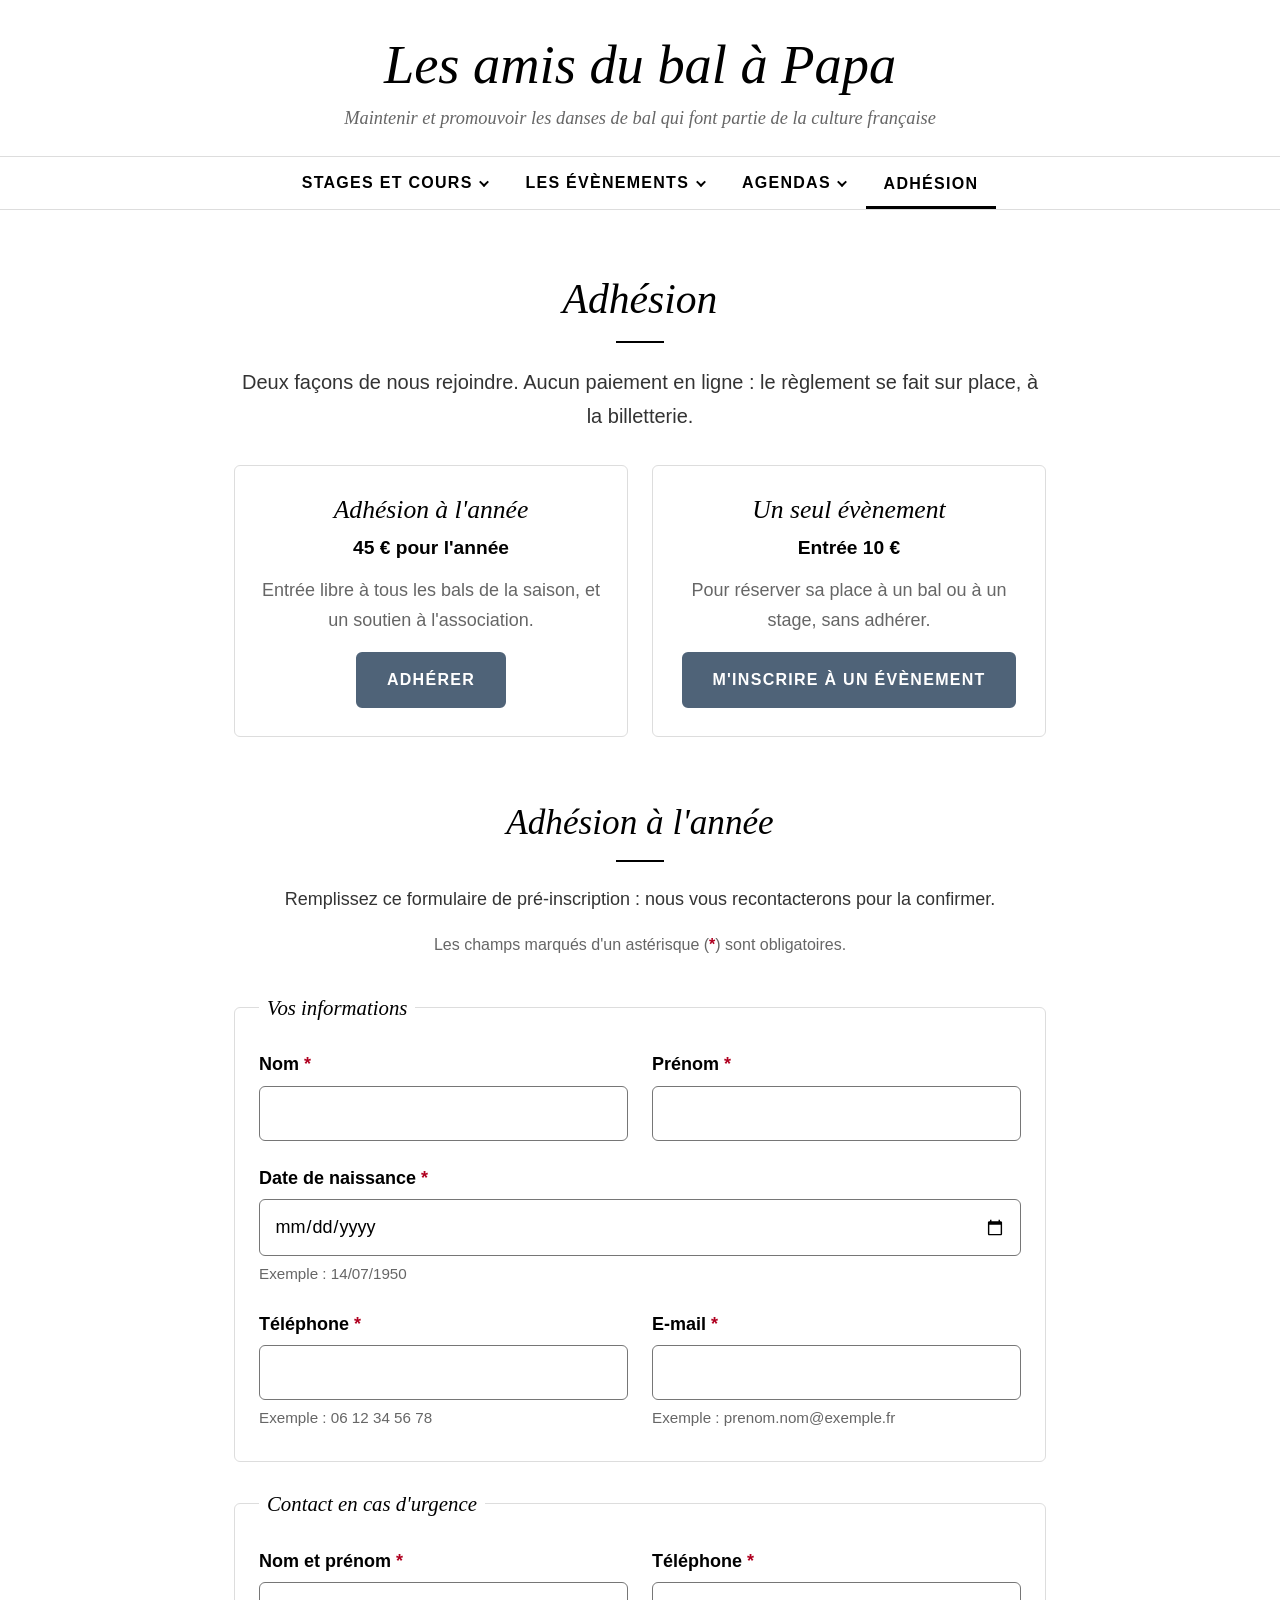
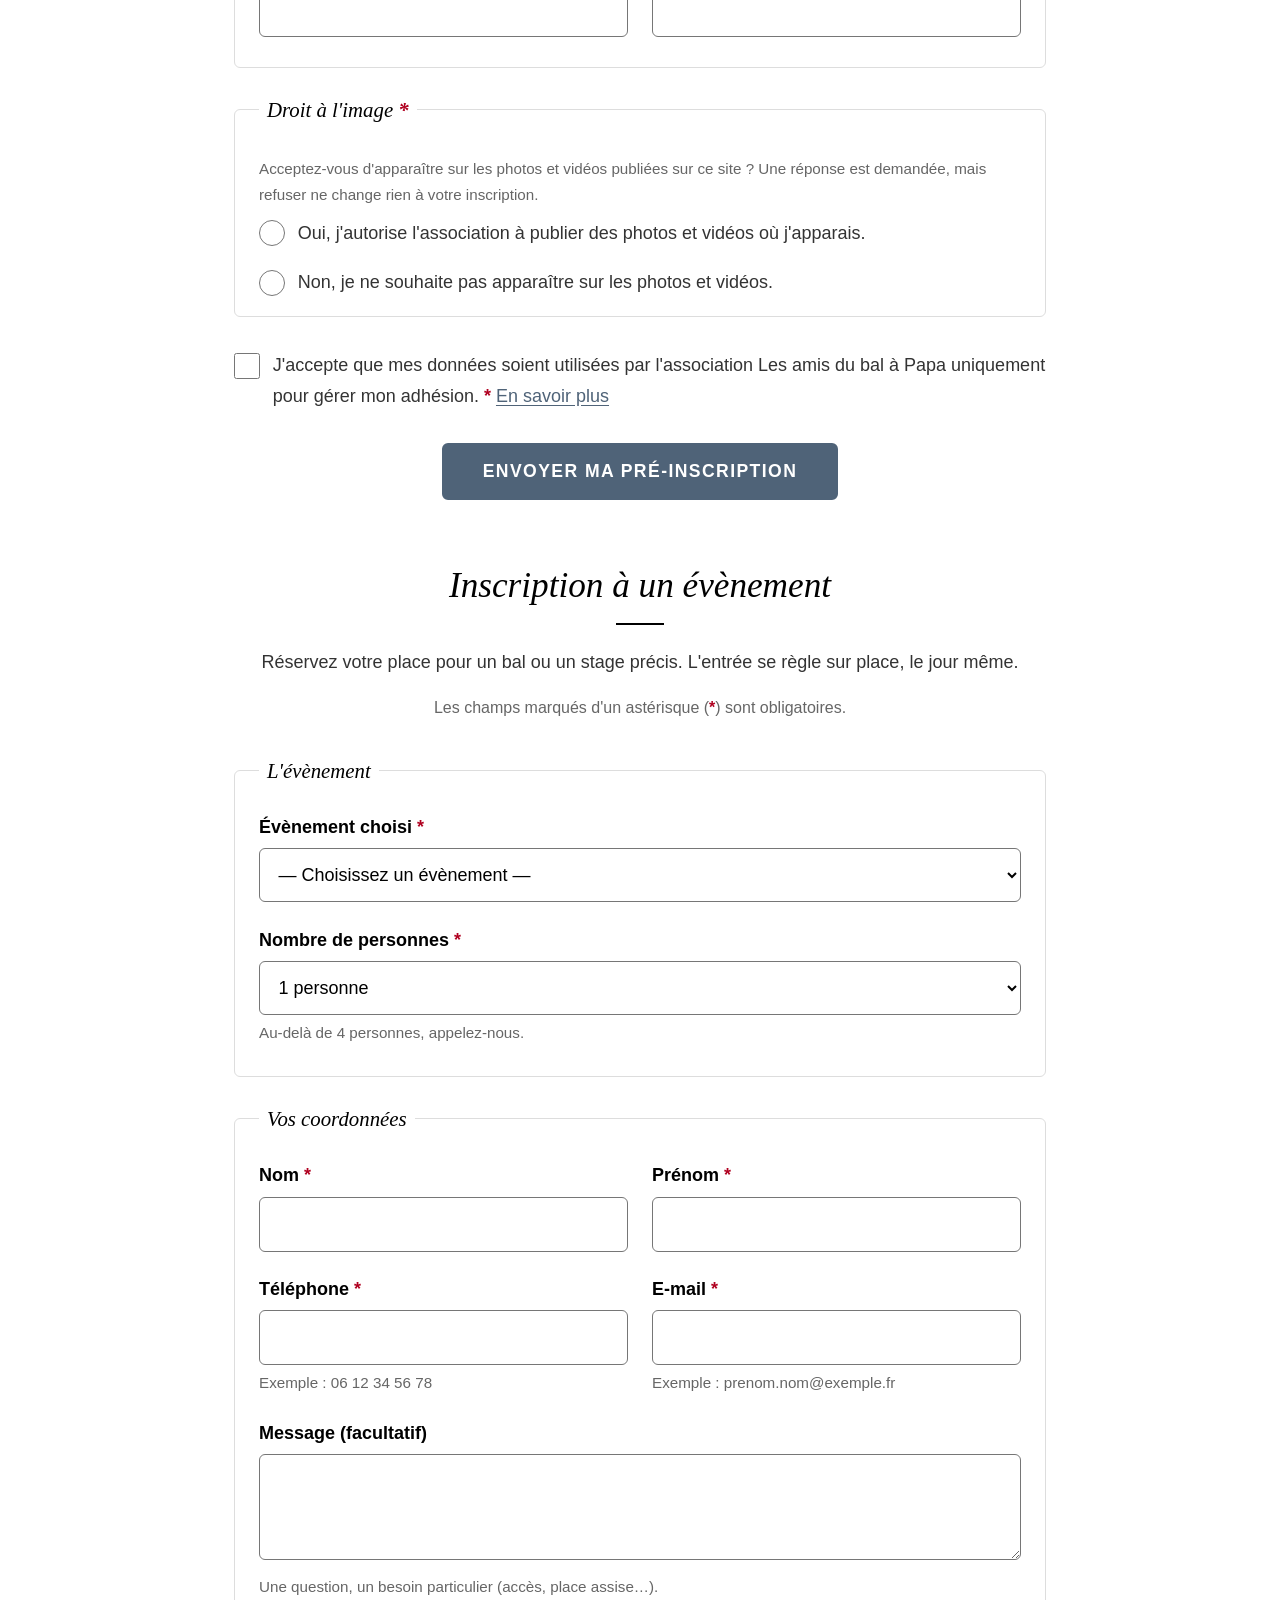
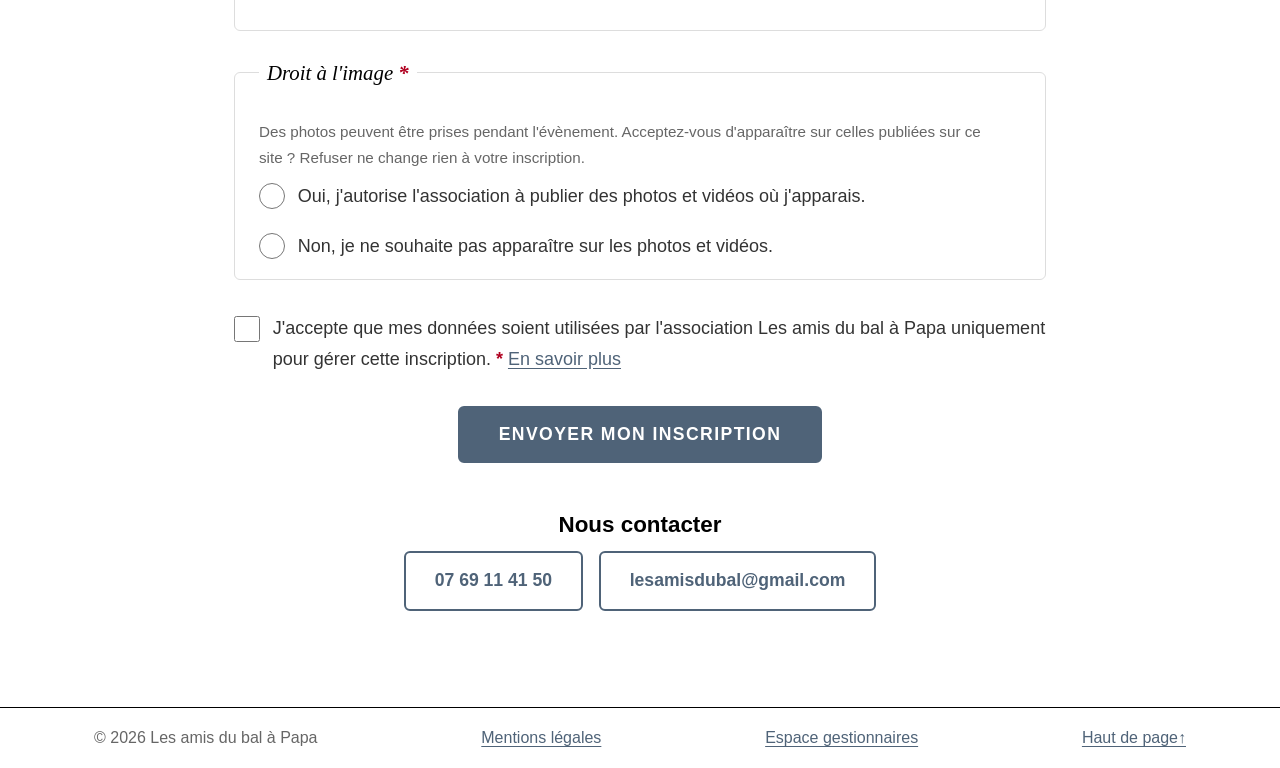
==== commit f938b81e: "MAJ 6" ====
--- a/adhesion.html
+++ b/adhesion.html
@@ -7,6 +7,8 @@
   <meta name="description" content="Adhérer aux Amis du bal à Papa : formulaire de pré-inscription, règlement sur place.">
   <meta name="theme-color" content="#ffffff">
   <link rel="stylesheet" href="style.css">
+  <script src="config.js" defer></script>
+  <script src="lib/supabase-2.117.2.js" defer></script>
   <script src="script.js" defer></script>
 </head>
 <body>
@@ -70,11 +72,13 @@
         <span class="separator separator-center" aria-hidden="true"></span>
         <p class="lead center">Deux façons de nous rejoindre. Aucun paiement en ligne&nbsp;: le règlement se fait sur place, à la billetterie.</p>
 
+        <noscript><p class="form-summary">Les formulaires ont besoin de JavaScript. Vous pouvez aussi vous inscrire par téléphone au 07 69 11 41 50.</p></noscript>
+
         <ul class="choices">
           <li class="choice-card">
             <h2>Adhésion à l'année</h2>
             <p class="choice-price">45&nbsp;€ pour l'année</p>
-            <p>Pour venir danser toute la saison et soutenir l'association.</p>
+            <p>Entrée libre à tous les bals de la saison, et un soutien à l'association.</p>
             <a class="btn" href="#adhesion-annuelle">Adhérer</a>
           </li>
           <li class="choice-card">
@@ -93,9 +97,8 @@
         <div class="form-summary" id="form-summary" role="alert" tabindex="-1" hidden></div>
         <div class="form-success" id="form-success" role="status" tabindex="-1" hidden></div>
 
-        <!-- Remplacez XXXXX par votre identifiant Formspree -->
-        <form id="form-inscription" class="form" action="https://formspree.io/f/XXXXX" method="POST" novalidate>
-          <input type="hidden" name="_subject" value="Nouvelle pré-inscription – Les amis du bal à Papa">
+        <!-- Les inscriptions sont enregistrées dans la base de l'association (voir config.js) -->
+        <form id="form-inscription" class="form" method="post" novalidate>
           <p class="visually-hidden" aria-hidden="true">
             <label>Ne pas remplir <input type="text" name="_gotcha" tabindex="-1" autocomplete="off"></label>
           </p>
@@ -197,10 +200,7 @@
         <div class="form-summary" id="ev-summary" role="alert" tabindex="-1" hidden></div>
         <div class="form-success" id="ev-success" role="status" tabindex="-1" hidden></div>
 
-        <!-- Même identifiant Formspree que le formulaire d'adhésion -->
-        <form id="form-evenement" class="form" action="https://formspree.io/f/XXXXX" method="POST" novalidate>
-          <input type="hidden" name="_subject" value="Inscription à un évènement – Les amis du bal à Papa">
-          <input type="hidden" name="type_inscription" value="Évènement unique">
+        <form id="form-evenement" class="form" method="post" novalidate>
           <p class="visually-hidden" aria-hidden="true">
             <label>Ne pas remplir <input type="text" name="_gotcha" tabindex="-1" autocomplete="off"></label>
           </p>
--- a/style.css
+++ b/style.css
@@ -207,6 +207,7 @@
 .two-cols { display: grid; grid-template-columns: 1fr 1fr; gap: 3rem; }
 .plain-list { list-style: none; padding: 0; margin: 0 0 1rem; }
 .plain-list li { padding: 0.7rem 0; border-bottom: 1px solid var(--line); color: var(--black); font-weight: 600; font-size: 1.15rem; }
+.plain-list .salle-info { display: block; font-weight: 400; font-size: 1rem; color: var(--grey); }
 .infos { margin: 0; }
 .infos div { padding: 0.7rem 0; border-bottom: 1px solid var(--line); }
 .infos dt { color: var(--grey); font-size: 0.95rem; text-transform: uppercase; letter-spacing: 0.06em; }
@@ -338,6 +339,47 @@
 .admin-tips { border: 1px solid var(--line); border-radius: var(--radius); padding: 1.2rem 1.5rem; margin-bottom: 2rem; }
 .admin-tips ul { margin: 0; padding-left: 1.2rem; }
 
+/* ---------- Page « Inscriptions reçues » (gestionnaires) ---------- */
+.btn-danger { background: var(--white); color: var(--error); border-color: var(--error); }
+.btn-danger:hover { background: var(--white); color: #7f0017; border-color: #7f0017; }
+.g-h2 { font-size: 1.3rem; margin-top: 0; }
+.g-login { margin: 0 auto; }
+.g-bar { display: flex; flex-wrap: wrap; justify-content: space-between; align-items: center; gap: 1rem; padding-bottom: 1rem; border-bottom: 1px solid var(--line); }
+.g-bar p { margin: 0; }
+.g-bar-actions { display: flex; flex-wrap: wrap; gap: 0.6rem; }
+.g-bar-actions .btn { text-transform: none; letter-spacing: 0; font-size: 1rem; }
+.g-compteurs { list-style: none; padding: 0; margin: 1.5rem 0; display: grid; grid-template-columns: repeat(3, 1fr); gap: 1rem; }
+.g-compteurs li { border: 1px solid var(--line); border-radius: var(--radius); padding: 1rem 1.2rem; color: var(--grey-dark); }
+.g-compteurs b { display: block; font-family: var(--serif); font-style: italic; font-weight: 400; font-size: 2.2rem; color: var(--black); line-height: 1.1; }
+.g-filtres { border: 1px solid var(--line); border-radius: var(--radius); padding: 1rem 1.25rem 0; margin: 0 0 1.25rem; display: grid; grid-template-columns: repeat(4, 1fr); gap: 0 1rem; }
+.g-filtres legend { font-family: var(--serif); font-style: italic; font-size: 1.2rem; color: var(--black); padding: 0 0.4rem; }
+.g-filtres label, .g-statut label, .g-note label { display: block; font-weight: 600; color: var(--black); margin-bottom: 0.3rem; font-size: 1rem; }
+.g-filtres select, .g-filtres input, .g-statut select, .g-note textarea {
+  width: 100%; min-height: 50px; padding: 0.55rem 0.8rem;
+  font: inherit; font-size: 1.05rem; color: var(--black); background: var(--white);
+  border: 1px solid var(--line-strong); border-radius: var(--radius);
+}
+.g-note textarea { min-height: 70px; resize: vertical; line-height: 1.5; }
+.g-total { font-weight: 700; color: var(--black); }
+.g-liste { list-style: none; padding: 0; margin: 0 0 2rem; display: grid; gap: 1.25rem; }
+.g-vide { color: var(--grey); padding: 1.5rem 0; }
+.g-carte { border: 1px solid var(--line); border-left: 6px solid var(--line-strong); border-radius: var(--radius); padding: 1.25rem 1.5rem; }
+.g-carte.statut-nouvelle { border-left-color: var(--btn); }
+.g-carte.statut-annulee { border-left-color: var(--line); }
+.g-carte.statut-annulee .g-nom { text-decoration: line-through; color: var(--grey); }
+.g-carte-tete { display: flex; justify-content: space-between; align-items: flex-start; gap: 1rem; flex-wrap: wrap; }
+.g-type { font-size: 0.95rem; letter-spacing: 0.06em; text-transform: uppercase; color: var(--grey); }
+.g-nom { font-size: 1.4rem; margin: 0.1rem 0 0.1rem; }
+.g-recue { margin: 0; color: var(--grey); font-size: 1rem; }
+.g-statut { margin: 0; min-width: 190px; }
+.g-contact { margin: 0.8rem 0; font-size: 1.15rem; }
+.g-details { margin: 0 0 1rem; display: grid; grid-template-columns: repeat(auto-fit, minmax(220px, 1fr)); gap: 0.6rem 1.5rem; }
+.g-details dt { color: var(--grey); font-size: 0.95rem; }
+.g-details dd { margin: 0; color: var(--black); }
+.g-note { margin-bottom: 0.8rem; }
+.g-actions { display: flex; flex-wrap: wrap; gap: 0.6rem; }
+.g-actions .btn { text-transform: none; letter-spacing: 0; font-size: 1rem; }
+
 /* ---------- Responsive ---------- */
 @media (max-width: 1000px) {
   .cards { gap: 2rem; }
@@ -364,6 +406,8 @@
   .calendar { grid-template-columns: 1fr; }
   .field-row { grid-template-columns: 1fr; }
   .choices { grid-template-columns: 1fr; }
+  .g-filtres { grid-template-columns: 1fr 1fr; }
+  .g-compteurs { grid-template-columns: 1fr; }
 }
 
 @media (max-width: 560px) {
@@ -379,6 +423,8 @@
   .footer-grid { grid-template-columns: 1fr; }
   .form fieldset { padding: 1rem 1rem 0.25rem; }
   .contact-links .btn { width: 100%; }
+  .g-filtres { grid-template-columns: 1fr; }
+  .g-bar-actions .btn { flex: 1 1 100%; }
 }
 
 @media (prefers-reduced-motion: reduce) {
